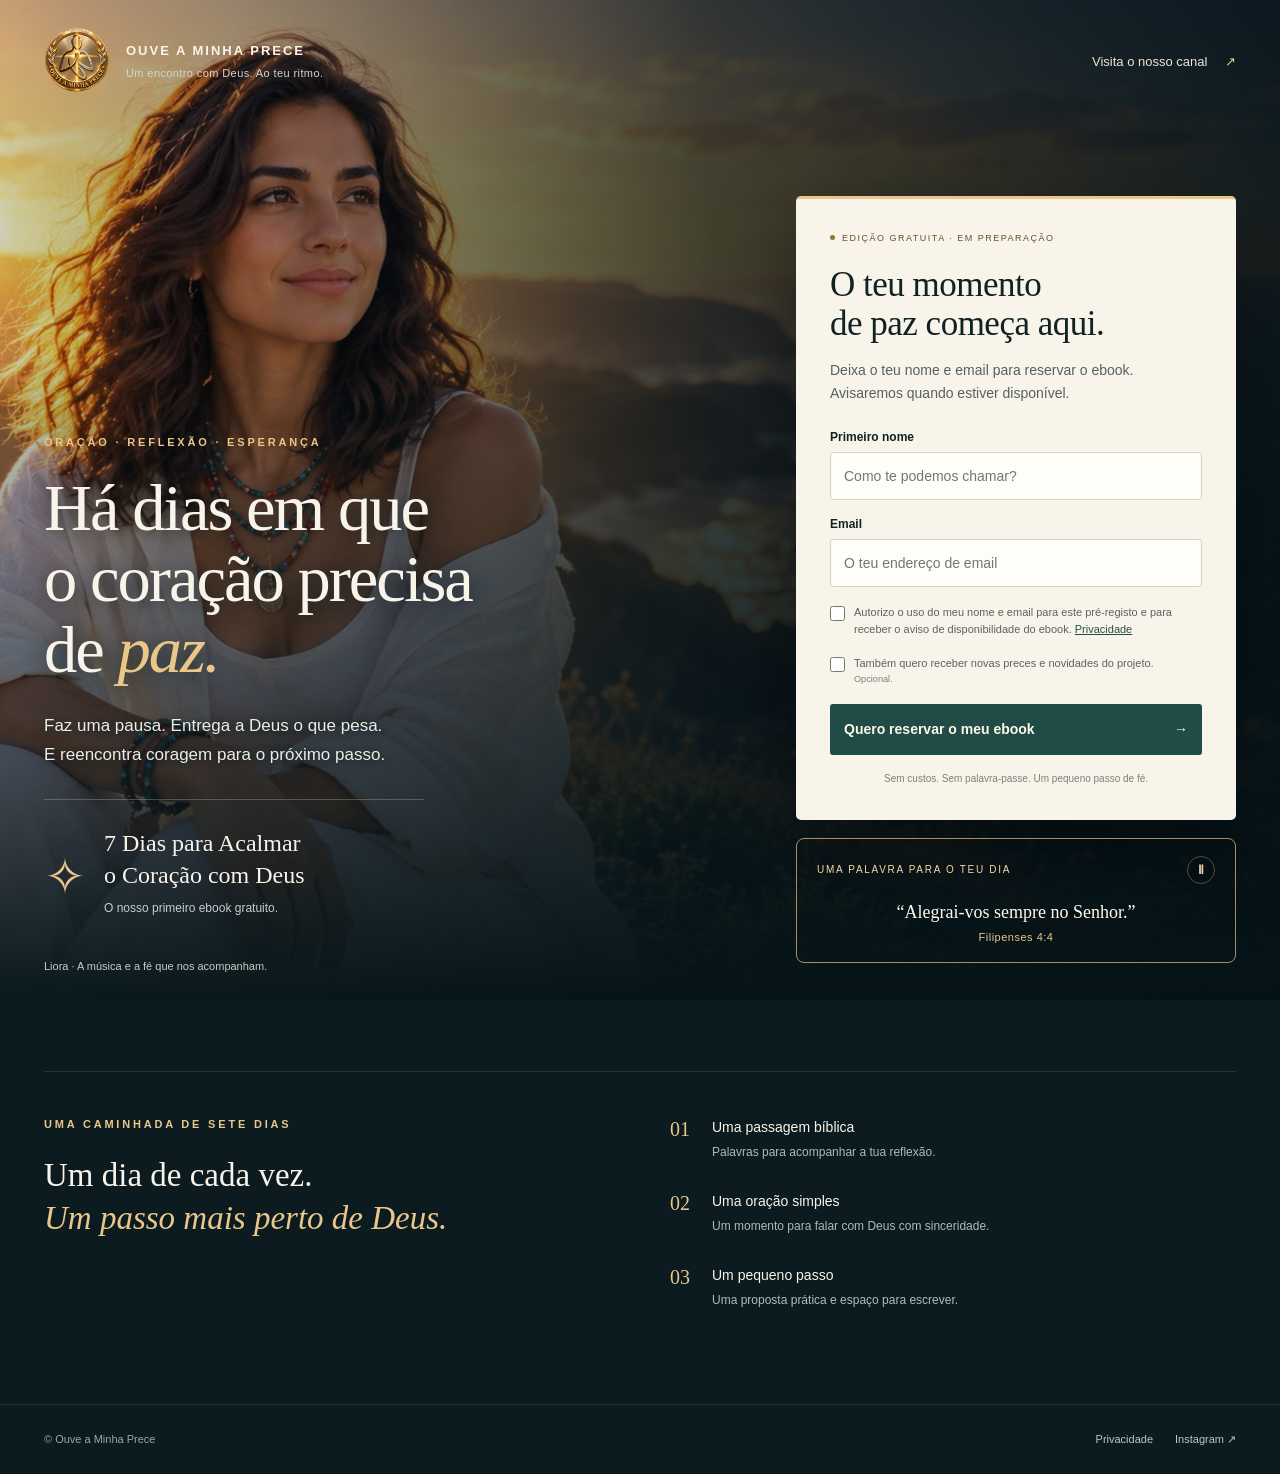
==== index.html @ cca2bb2d "Publicar landing aprovada com formulário e versículos em janela transparente" ====
<!doctype html><html lang="pt-PT"><head><meta charset="utf-8"><meta name="viewport" content="width=device-width, initial-scale=1"><title>Ouve a Minha Prece — Um momento só teu com Deus</title><meta name="description" content="Pré-registo no ebook gratuito 7 Dias para Acalmar o Coração com Deus. Uma caminhada de oração, reflexão e fé."><link rel="icon" href="assets/logo.webp"><link rel="stylesheet" href="style.css"></head><body>
<div class="backdrop" aria-hidden="true"></div><div class="veil" aria-hidden="true"></div>
<header><a class="brand" href="./" aria-label="Ouve a Minha Prece, início"><img src="assets/logo.webp" alt="Logótipo Ouve a Minha Prece"><span>OUVE A MINHA PRECE<small>Um encontro com Deus. Ao teu ritmo.</small></span></a><a class="nav" href="https://www.youtube.com/@ouveaminhaprece" target="_blank" rel="noopener">Visita o nosso canal <span>↗</span></a></header>
<main><section class="hero"><div class="introduction"><p class="eyebrow">ORAÇÃO · REFLEXÃO · ESPERANÇA</p><h1>Há dias em que<br>o coração precisa<br>de <em>paz.</em></h1><p class="lead">Faz uma pausa. Entrega a Deus o que pesa.<br>E reencontra coragem para o próximo passo.</p><div class="book-note"><span class="book-symbol" aria-hidden="true">✧</span><div><strong>7 Dias para Acalmar<br>o Coração com Deus</strong><p>O nosso primeiro ebook gratuito.</p></div></div><p class="liora-caption">Liora · A música e a fé que nos acompanham.</p></div>
<div class="registration-column"><div class="form-card" id="registo"><span class="pill"><i></i> EDIÇÃO GRATUITA · EM PREPARAÇÃO</span><h2>O teu momento<br>de paz começa aqui.</h2><p class="form-intro">Deixa o teu nome e email para reservar o ebook. Avisaremos quando estiver disponível.</p><form id="signup" action="registar.php" method="post"><label for="name">Primeiro nome</label><input id="name" name="name" placeholder="Como te podemos chamar?" autocomplete="given-name" minlength="2" maxlength="80" required><label for="email">Email</label><input id="email" name="email" type="email" placeholder="O teu endereço de email" autocomplete="email" maxlength="254" required><div class="trap" aria-hidden="true"><label>Website<input name="website" tabindex="-1" autocomplete="off"></label></div><input type="hidden" name="csrf" id="csrf"><label class="check"><input type="checkbox" name="delivery" value="1" required><span>Autorizo o uso do meu nome e email para este pré-registo e para receber o aviso de disponibilidade do ebook. <a href="privacidade.html">Privacidade</a></span></label><label class="check optional"><input type="checkbox" name="updates" value="1"><span>Também quero receber novas preces e novidades do projeto. <small>Opcional.</small></span></label><button type="submit" id="submit">Quero reservar o meu ebook <span aria-hidden="true">→</span></button><p id="status" class="status" role="status" aria-live="polite"></p><p class="fine">Sem custos. Sem palavra-passe. Um pequeno passo de fé.</p></form></div><section class="scripture-window" aria-label="Passagens bíblicas"><div class="scripture-heading"><span>UMA PALAVRA PARA O TEU DIA</span><button class="scripture-pause" type="button" aria-label="Pausar passagens bíblicas" aria-pressed="false">Ⅱ</button></div><div class="scripture-content"><p class="scripture-verse">Orai sem cessar.</p><p class="scripture-reference">1 Tessalonicenses 5:17</p></div></section></div></section>
<section class="inside" aria-labelledby="inside-title"><div><p class="eyebrow">UMA CAMINHADA DE SETE DIAS</p><h2 id="inside-title">Um dia de cada vez.<br><em>Um passo mais perto de Deus.</em></h2></div><ol><li><span>01</span><div><strong>Uma passagem bíblica</strong><p>Palavras para acompanhar a tua reflexão.</p></div></li><li><span>02</span><div><strong>Uma oração simples</strong><p>Um momento para falar com Deus com sinceridade.</p></div></li><li><span>03</span><div><strong>Um pequeno passo</strong><p>Uma proposta prática e espaço para escrever.</p></div></li></ol></section></main><footer><span>© Ouve a Minha Prece</span><div><a href="privacidade.html">Privacidade</a><a href="https://www.instagram.com/ouveaminhaprece/" target="_blank" rel="noopener">Instagram ↗</a></div></footer>
<script src="app.js"></script><script src="scripture.js"></script></body></html>
---- style.css ----
:root{--gold:#eac68a;--ink:#102225;--cream:#f9f4e9}*{box-sizing:border-box}html{scroll-behavior:smooth}body{margin:0;background:#0b1b20;color:var(--cream);font-family:Arial,sans-serif}.backdrop{position:absolute;inset:0 0 auto;height:1000px;background:url('assets/liora.webp') 30% top/cover no-repeat;z-index:-2}.veil{position:absolute;inset:0 0 auto;height:1000px;background:linear-gradient(90deg,rgba(4,17,22,.18),rgba(4,17,22,.75) 55%,rgba(4,17,22,.9)),linear-gradient(0deg,#0b1b20,transparent 65%);z-index:-1}header{max-width:1360px;margin:auto;padding:28px 44px;display:flex;justify-content:space-between;align-items:center}.brand{display:flex;align-items:center;gap:16px;color:var(--cream);text-decoration:none;font-size:13px;letter-spacing:2px;font-weight:bold}.brand img{width:66px;height:66px;object-fit:contain}.brand small{display:block;font-size:11px;font-weight:normal;letter-spacing:.4px;margin-top:9px;color:#d4d5ce}.nav{color:#ece5d7;text-decoration:none;font-size:13px}.nav span{color:var(--gold);margin-left:14px}.hero{max-width:1280px;margin:auto;padding:54px 44px 88px;display:grid;grid-template-columns:1fr 440px;gap:80px;align-items:center}.introduction{padding-top:260px}.eyebrow{font-size:11px;letter-spacing:2.8px;color:var(--gold);font-weight:bold;margin:0 0 24px}h1{font-family:Georgia,serif;font-size:clamp(45px,5.2vw,76px);font-weight:normal;line-height:1.07;letter-spacing:-2px;margin:0 0 26px;text-shadow:0 2px 24px #122225}em{font-weight:normal;color:var(--gold)}.lead{font-size:17px;line-height:1.7;color:#edece5;text-shadow:0 1px 6px #132223}.book-note{display:flex;gap:18px;align-items:center;border-top:1px solid #dacba94a;max-width:380px;padding-top:28px;margin-top:30px}.book-symbol{font-size:50px;color:var(--gold)}.book-note strong{font-family:Georgia,serif;font-size:24px;font-weight:normal;line-height:1.3}.book-note p{font-size:12px;color:#c5cec9;margin:10px 0}.liora-caption{font-size:11px;color:#c9ccc4;margin-top:35px}.form-card{background:var(--cream);color:var(--ink);padding:34px;border-radius:5px;box-shadow:0 28px 85px #0006;border-top:3px solid var(--gold)}.pill{font-size:9px;letter-spacing:1.5px;display:flex;gap:7px;align-items:center;color:#655032}.pill i{width:5px;height:5px;background:#96703a;border-radius:50%}.form-card h2{font-family:Georgia,serif;font-size:35px;line-height:1.12;letter-spacing:-.5px;font-weight:normal;margin:22px 0 16px}.form-intro{font-size:14px;line-height:1.65;color:#546163;margin-bottom:25px}label{display:block;font-size:12px;font-weight:bold;margin:17px 0 8px}input:not([type=checkbox]){width:100%;height:48px;border:1px solid #d1d4ca;border-radius:3px;padding:0 13px;font-size:14px;background:#fffdf8;color:var(--ink)}input:focus{outline:2px solid #927b4f;outline-offset:2px}.check{display:flex;align-items:flex-start;gap:9px;font-size:11px;font-weight:normal;line-height:1.55;color:#596465;margin:17px 0}.check input{margin:2px 0;accent-color:#254c48;width:15px;height:15px;flex-shrink:0}.check a{color:#244f49}.optional small{display:block;color:#77817f}button{border:0;width:100%;min-height:51px;background:#214b46;color:#fff9e8;border-radius:3px;font-size:14px;font-weight:bold;padding:14px;margin-top:12px;cursor:pointer;display:flex;align-items:center;justify-content:space-between;gap:8px}button:hover{background:#306258}button:disabled{cursor:wait;opacity:.7}.fine{font-size:10px;text-align:center;color:#78827d;line-height:1.5;margin:16px 0 0}.status{font-size:13px;line-height:1.6;margin:12px 0 0}.status.error{color:#9d3030}.trap{position:absolute;left:-9999px}.inside{max-width:1192px;margin:auto;padding:46px 0 64px;border-top:1px solid #cdd5ce24;display:grid;grid-template-columns:1fr 1fr;gap:60px}.inside h2{font-family:Georgia,serif;font-size:33px;line-height:1.3;font-weight:normal;margin:0}.inside ol{list-style:none;padding:0;margin:0}.inside li{display:flex;gap:22px;margin-bottom:24px}.inside li>span{color:var(--gold);font-family:Georgia,serif;font-size:20px}.inside strong{font-size:14px;font-weight:normal}.inside li p{font-size:12px;color:#afbbb7;line-height:1.5;margin:7px 0}footer{max-width:1280px;margin:auto;display:flex;justify-content:space-between;padding:28px 44px;border-top:1px solid #cdd5ce24;color:#99aaa4;font-size:11px}footer div{display:flex;gap:22px}footer a{color:#bec9c2;text-decoration:none}a:hover{text-decoration:underline}@media(max-width:1000px){.hero{gap:32px;grid-template-columns:1fr 390px;padding-top:25px}.inside{margin:0 44px}.brand small{max-width:180px}.introduction{padding-top:0}h1{font-size:55px}}@media(max-width:740px){header{padding:19px 22px}.brand{gap:11px;font-size:10px;letter-spacing:1.1px}.brand img{width:51px;height:51px}.brand small{font-size:10px;letter-spacing:0;max-width:none}.nav{display:none}.backdrop{height:820px;background-position:24% top}.veil{height:820px;background:linear-gradient(0deg,#0b1b20 3%,rgba(4,17,22,.25) 70%,rgba(4,17,22,.5))}.hero{display:block;padding:260px 22px 45px}.introduction{margin-bottom:34px}.eyebrow{font-size:9px;letter-spacing:2px}h1{font-size:49px;letter-spacing:-1px}.lead{font-size:15px}.book-note{padding-top:22px;margin-top:24px}.book-note strong{font-size:22px}.liora-caption{display:none}.form-card{padding:27px 24px}.form-card h2{font-size:34px}.inside{margin:0 22px;display:block;padding:37px 0 22px}.inside h2{font-size:27px;margin-bottom:30px}footer{padding:25px 22px;gap:20px;flex-wrap:wrap}}@media(prefers-reduced-motion:reduce){html{scroll-behavior:auto}}

.registration-column{min-width:0}.scripture-window{margin-top:18px;padding:17px 20px 19px;border:1px solid rgba(234,198,138,.35);border-radius:18px;background:rgba(13,30,35,.27);backdrop-filter:blur(7px);color:#fff5e6;box-shadow:0 10px 36px rgba(0,0,0,.1)}.scripture-heading{display:flex;justify-content:space-between;align-items:center;gap:12px;color:#eac68a;font-size:9px;letter-spacing:1.7px}.scripture-pause{width:28px;min-height:28px;padding:0;margin:0;border:1px solid #eac68a55;border-radius:50%;background:transparent;color:#f3d3a1;font-size:12px;box-shadow:none;cursor:pointer}.scripture-pause:hover{background:#eac68a20;transform:none}.scripture-pause:focus-visible{outline:2px solid #f3d3a1;outline-offset:3px}.scripture-content{transition:opacity .28s ease;min-width:0}.scripture-content.fading{opacity:0}.scripture-verse{white-space:nowrap;font-family:Georgia,serif;font-size:18px;line-height:1.8;margin:12px 0 3px;text-align:center}.scripture-reference{margin:0;text-align:center;color:#eac68a;font-size:11px;letter-spacing:.5px}@media(prefers-reduced-motion:reduce){.scripture-content{transition:none}}

/* Janela de versículos: contraste reforçado */
.scripture-window{display:block;position:relative;min-height:123px;border:1px solid rgba(234,198,138,.7);background:rgba(21,43,47,.48);border-radius:8px;box-shadow:0 8px 28px #0003}.scripture-heading{font-size:10px;color:#f5d6a3}.scripture-verse{color:#fffaf0}.scripture-pause{justify-content:center;flex-shrink:0}

.scripture-window{background:transparent;backdrop-filter:none;box-shadow:none}
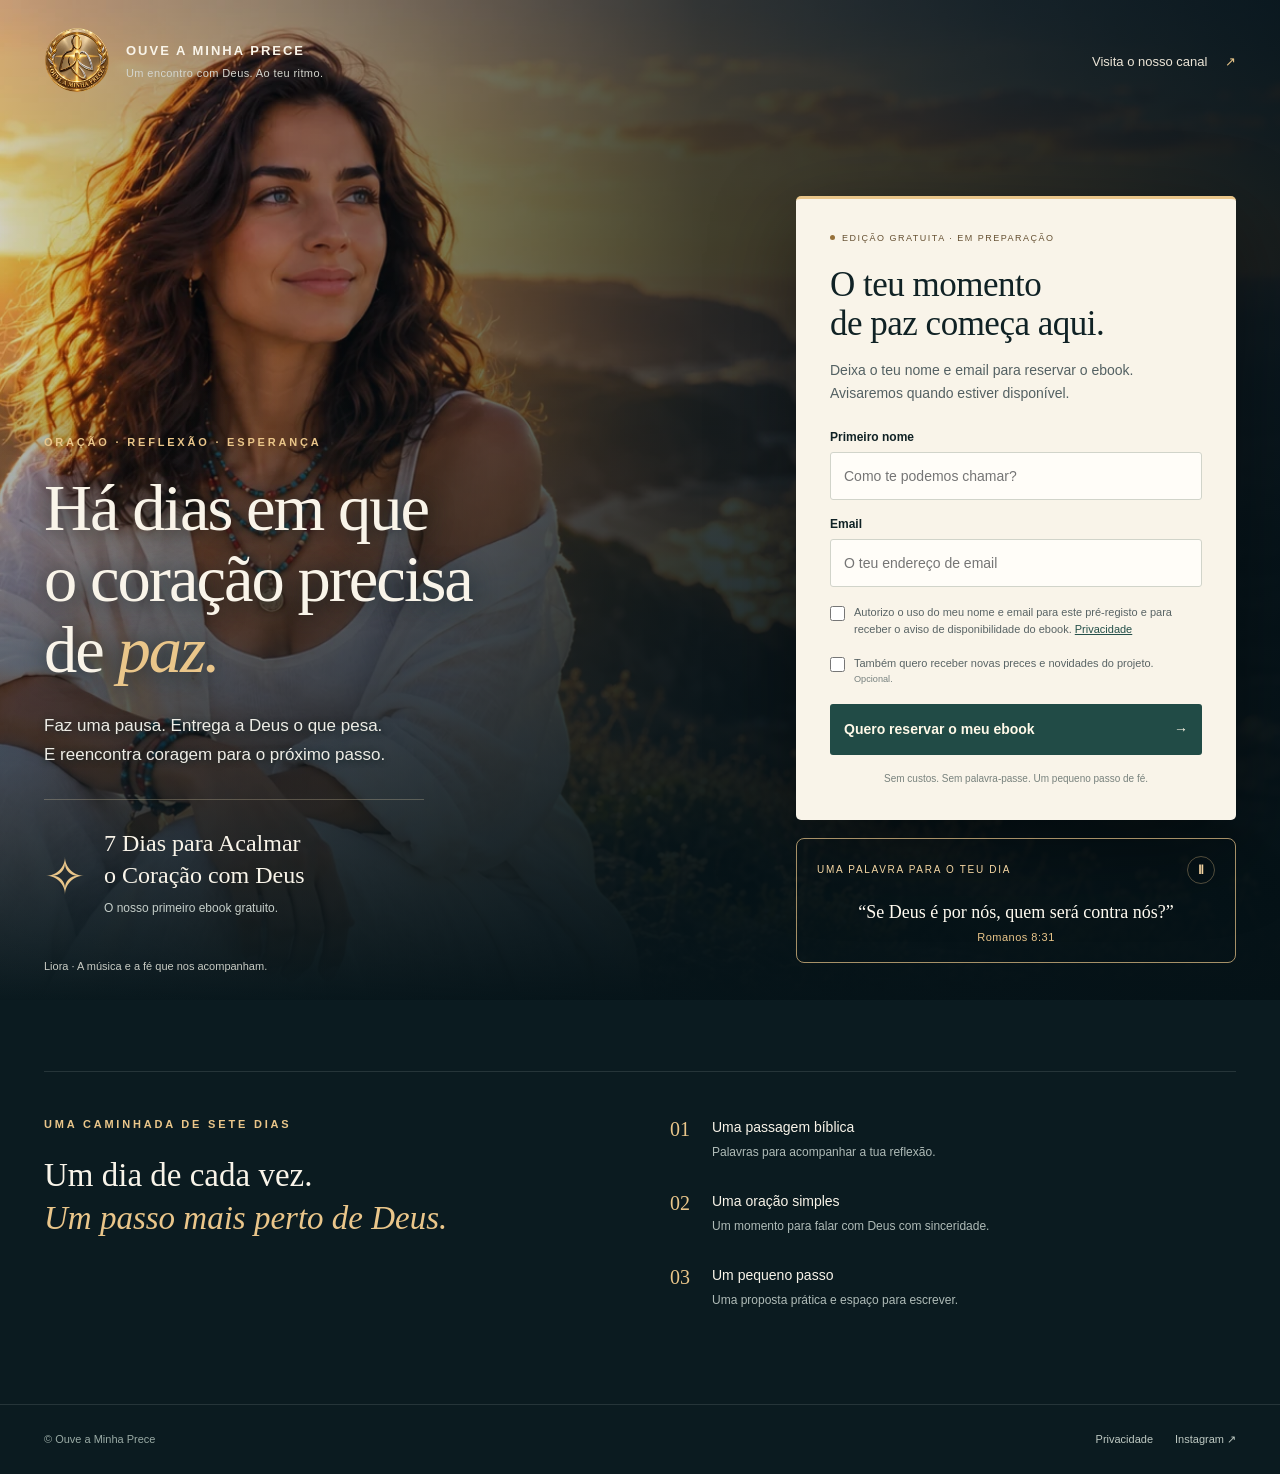
==== commit b1a59244: "Atualizar Liora com olhos azuis e domínio ouveaminhaprece.netlifly.space" ====
--- a/index.html
+++ b/index.html
@@ -1,4 +1,4 @@
-<!doctype html><html lang="pt-PT"><head><meta charset="utf-8"><meta name="viewport" content="width=device-width, initial-scale=1"><title>Ouve a Minha Prece — Um momento só teu com Deus</title><meta name="description" content="Pré-registo no ebook gratuito 7 Dias para Acalmar o Coração com Deus. Uma caminhada de oração, reflexão e fé."><link rel="icon" href="assets/logo.webp"><link rel="stylesheet" href="style.css"></head><body>
+<!doctype html><html lang="pt-PT"><head><meta charset="utf-8"><meta name="viewport" content="width=device-width, initial-scale=1"><title>Ouve a Minha Prece — Um momento só teu com Deus</title><meta name="description" content="Pré-registo no ebook gratuito 7 Dias para Acalmar o Coração com Deus. Uma caminhada de oração, reflexão e fé."><link rel="canonical" href="https://ouveaminhaprece.netlifly.space/"><link rel="icon" href="assets/logo.webp"><link rel="stylesheet" href="style.css?v=20261006-azul"></head><body>
 <div class="backdrop" aria-hidden="true"></div><div class="veil" aria-hidden="true"></div>
 <header><a class="brand" href="./" aria-label="Ouve a Minha Prece, início"><img src="assets/logo.webp" alt="Logótipo Ouve a Minha Prece"><span>OUVE A MINHA PRECE<small>Um encontro com Deus. Ao teu ritmo.</small></span></a><a class="nav" href="https://www.youtube.com/@ouveaminhaprece" target="_blank" rel="noopener">Visita o nosso canal <span>↗</span></a></header>
 <main><section class="hero"><div class="introduction"><p class="eyebrow">ORAÇÃO · REFLEXÃO · ESPERANÇA</p><h1>Há dias em que<br>o coração precisa<br>de <em>paz.</em></h1><p class="lead">Faz uma pausa. Entrega a Deus o que pesa.<br>E reencontra coragem para o próximo passo.</p><div class="book-note"><span class="book-symbol" aria-hidden="true">✧</span><div><strong>7 Dias para Acalmar<br>o Coração com Deus</strong><p>O nosso primeiro ebook gratuito.</p></div></div><p class="liora-caption">Liora · A música e a fé que nos acompanham.</p></div>
--- a/style.css
+++ b/style.css
@@ -1,4 +1,4 @@
-:root{--gold:#eac68a;--ink:#102225;--cream:#f9f4e9}*{box-sizing:border-box}html{scroll-behavior:smooth}body{margin:0;background:#0b1b20;color:var(--cream);font-family:Arial,sans-serif}.backdrop{position:absolute;inset:0 0 auto;height:1000px;background:url('assets/liora.webp') 30% top/cover no-repeat;z-index:-2}.veil{position:absolute;inset:0 0 auto;height:1000px;background:linear-gradient(90deg,rgba(4,17,22,.18),rgba(4,17,22,.75) 55%,rgba(4,17,22,.9)),linear-gradient(0deg,#0b1b20,transparent 65%);z-index:-1}header{max-width:1360px;margin:auto;padding:28px 44px;display:flex;justify-content:space-between;align-items:center}.brand{display:flex;align-items:center;gap:16px;color:var(--cream);text-decoration:none;font-size:13px;letter-spacing:2px;font-weight:bold}.brand img{width:66px;height:66px;object-fit:contain}.brand small{display:block;font-size:11px;font-weight:normal;letter-spacing:.4px;margin-top:9px;color:#d4d5ce}.nav{color:#ece5d7;text-decoration:none;font-size:13px}.nav span{color:var(--gold);margin-left:14px}.hero{max-width:1280px;margin:auto;padding:54px 44px 88px;display:grid;grid-template-columns:1fr 440px;gap:80px;align-items:center}.introduction{padding-top:260px}.eyebrow{font-size:11px;letter-spacing:2.8px;color:var(--gold);font-weight:bold;margin:0 0 24px}h1{font-family:Georgia,serif;font-size:clamp(45px,5.2vw,76px);font-weight:normal;line-height:1.07;letter-spacing:-2px;margin:0 0 26px;text-shadow:0 2px 24px #122225}em{font-weight:normal;color:var(--gold)}.lead{font-size:17px;line-height:1.7;color:#edece5;text-shadow:0 1px 6px #132223}.book-note{display:flex;gap:18px;align-items:center;border-top:1px solid #dacba94a;max-width:380px;padding-top:28px;margin-top:30px}.book-symbol{font-size:50px;color:var(--gold)}.book-note strong{font-family:Georgia,serif;font-size:24px;font-weight:normal;line-height:1.3}.book-note p{font-size:12px;color:#c5cec9;margin:10px 0}.liora-caption{font-size:11px;color:#c9ccc4;margin-top:35px}.form-card{background:var(--cream);color:var(--ink);padding:34px;border-radius:5px;box-shadow:0 28px 85px #0006;border-top:3px solid var(--gold)}.pill{font-size:9px;letter-spacing:1.5px;display:flex;gap:7px;align-items:center;color:#655032}.pill i{width:5px;height:5px;background:#96703a;border-radius:50%}.form-card h2{font-family:Georgia,serif;font-size:35px;line-height:1.12;letter-spacing:-.5px;font-weight:normal;margin:22px 0 16px}.form-intro{font-size:14px;line-height:1.65;color:#546163;margin-bottom:25px}label{display:block;font-size:12px;font-weight:bold;margin:17px 0 8px}input:not([type=checkbox]){width:100%;height:48px;border:1px solid #d1d4ca;border-radius:3px;padding:0 13px;font-size:14px;background:#fffdf8;color:var(--ink)}input:focus{outline:2px solid #927b4f;outline-offset:2px}.check{display:flex;align-items:flex-start;gap:9px;font-size:11px;font-weight:normal;line-height:1.55;color:#596465;margin:17px 0}.check input{margin:2px 0;accent-color:#254c48;width:15px;height:15px;flex-shrink:0}.check a{color:#244f49}.optional small{display:block;color:#77817f}button{border:0;width:100%;min-height:51px;background:#214b46;color:#fff9e8;border-radius:3px;font-size:14px;font-weight:bold;padding:14px;margin-top:12px;cursor:pointer;display:flex;align-items:center;justify-content:space-between;gap:8px}button:hover{background:#306258}button:disabled{cursor:wait;opacity:.7}.fine{font-size:10px;text-align:center;color:#78827d;line-height:1.5;margin:16px 0 0}.status{font-size:13px;line-height:1.6;margin:12px 0 0}.status.error{color:#9d3030}.trap{position:absolute;left:-9999px}.inside{max-width:1192px;margin:auto;padding:46px 0 64px;border-top:1px solid #cdd5ce24;display:grid;grid-template-columns:1fr 1fr;gap:60px}.inside h2{font-family:Georgia,serif;font-size:33px;line-height:1.3;font-weight:normal;margin:0}.inside ol{list-style:none;padding:0;margin:0}.inside li{display:flex;gap:22px;margin-bottom:24px}.inside li>span{color:var(--gold);font-family:Georgia,serif;font-size:20px}.inside strong{font-size:14px;font-weight:normal}.inside li p{font-size:12px;color:#afbbb7;line-height:1.5;margin:7px 0}footer{max-width:1280px;margin:auto;display:flex;justify-content:space-between;padding:28px 44px;border-top:1px solid #cdd5ce24;color:#99aaa4;font-size:11px}footer div{display:flex;gap:22px}footer a{color:#bec9c2;text-decoration:none}a:hover{text-decoration:underline}@media(max-width:1000px){.hero{gap:32px;grid-template-columns:1fr 390px;padding-top:25px}.inside{margin:0 44px}.brand small{max-width:180px}.introduction{padding-top:0}h1{font-size:55px}}@media(max-width:740px){header{padding:19px 22px}.brand{gap:11px;font-size:10px;letter-spacing:1.1px}.brand img{width:51px;height:51px}.brand small{font-size:10px;letter-spacing:0;max-width:none}.nav{display:none}.backdrop{height:820px;background-position:24% top}.veil{height:820px;background:linear-gradient(0deg,#0b1b20 3%,rgba(4,17,22,.25) 70%,rgba(4,17,22,.5))}.hero{display:block;padding:260px 22px 45px}.introduction{margin-bottom:34px}.eyebrow{font-size:9px;letter-spacing:2px}h1{font-size:49px;letter-spacing:-1px}.lead{font-size:15px}.book-note{padding-top:22px;margin-top:24px}.book-note strong{font-size:22px}.liora-caption{display:none}.form-card{padding:27px 24px}.form-card h2{font-size:34px}.inside{margin:0 22px;display:block;padding:37px 0 22px}.inside h2{font-size:27px;margin-bottom:30px}footer{padding:25px 22px;gap:20px;flex-wrap:wrap}}@media(prefers-reduced-motion:reduce){html{scroll-behavior:auto}}
+:root{--gold:#eac68a;--ink:#102225;--cream:#f9f4e9}*{box-sizing:border-box}html{scroll-behavior:smooth}body{margin:0;background:#0b1b20;color:var(--cream);font-family:Arial,sans-serif}.backdrop{position:absolute;inset:0 0 auto;height:1000px;background:url('assets/liora.webp?v=20261006-azul') 30% top/cover no-repeat;z-index:-2}.veil{position:absolute;inset:0 0 auto;height:1000px;background:linear-gradient(90deg,rgba(4,17,22,.18),rgba(4,17,22,.75) 55%,rgba(4,17,22,.9)),linear-gradient(0deg,#0b1b20,transparent 65%);z-index:-1}header{max-width:1360px;margin:auto;padding:28px 44px;display:flex;justify-content:space-between;align-items:center}.brand{display:flex;align-items:center;gap:16px;color:var(--cream);text-decoration:none;font-size:13px;letter-spacing:2px;font-weight:bold}.brand img{width:66px;height:66px;object-fit:contain}.brand small{display:block;font-size:11px;font-weight:normal;letter-spacing:.4px;margin-top:9px;color:#d4d5ce}.nav{color:#ece5d7;text-decoration:none;font-size:13px}.nav span{color:var(--gold);margin-left:14px}.hero{max-width:1280px;margin:auto;padding:54px 44px 88px;display:grid;grid-template-columns:1fr 440px;gap:80px;align-items:center}.introduction{padding-top:260px}.eyebrow{font-size:11px;letter-spacing:2.8px;color:var(--gold);font-weight:bold;margin:0 0 24px}h1{font-family:Georgia,serif;font-size:clamp(45px,5.2vw,76px);font-weight:normal;line-height:1.07;letter-spacing:-2px;margin:0 0 26px;text-shadow:0 2px 24px #122225}em{font-weight:normal;color:var(--gold)}.lead{font-size:17px;line-height:1.7;color:#edece5;text-shadow:0 1px 6px #132223}.book-note{display:flex;gap:18px;align-items:center;border-top:1px solid #dacba94a;max-width:380px;padding-top:28px;margin-top:30px}.book-symbol{font-size:50px;color:var(--gold)}.book-note strong{font-family:Georgia,serif;font-size:24px;font-weight:normal;line-height:1.3}.book-note p{font-size:12px;color:#c5cec9;margin:10px 0}.liora-caption{font-size:11px;color:#c9ccc4;margin-top:35px}.form-card{background:var(--cream);color:var(--ink);padding:34px;border-radius:5px;box-shadow:0 28px 85px #0006;border-top:3px solid var(--gold)}.pill{font-size:9px;letter-spacing:1.5px;display:flex;gap:7px;align-items:center;color:#655032}.pill i{width:5px;height:5px;background:#96703a;border-radius:50%}.form-card h2{font-family:Georgia,serif;font-size:35px;line-height:1.12;letter-spacing:-.5px;font-weight:normal;margin:22px 0 16px}.form-intro{font-size:14px;line-height:1.65;color:#546163;margin-bottom:25px}label{display:block;font-size:12px;font-weight:bold;margin:17px 0 8px}input:not([type=checkbox]){width:100%;height:48px;border:1px solid #d1d4ca;border-radius:3px;padding:0 13px;font-size:14px;background:#fffdf8;color:var(--ink)}input:focus{outline:2px solid #927b4f;outline-offset:2px}.check{display:flex;align-items:flex-start;gap:9px;font-size:11px;font-weight:normal;line-height:1.55;color:#596465;margin:17px 0}.check input{margin:2px 0;accent-color:#254c48;width:15px;height:15px;flex-shrink:0}.check a{color:#244f49}.optional small{display:block;color:#77817f}button{border:0;width:100%;min-height:51px;background:#214b46;color:#fff9e8;border-radius:3px;font-size:14px;font-weight:bold;padding:14px;margin-top:12px;cursor:pointer;display:flex;align-items:center;justify-content:space-between;gap:8px}button:hover{background:#306258}button:disabled{cursor:wait;opacity:.7}.fine{font-size:10px;text-align:center;color:#78827d;line-height:1.5;margin:16px 0 0}.status{font-size:13px;line-height:1.6;margin:12px 0 0}.status.error{color:#9d3030}.trap{position:absolute;left:-9999px}.inside{max-width:1192px;margin:auto;padding:46px 0 64px;border-top:1px solid #cdd5ce24;display:grid;grid-template-columns:1fr 1fr;gap:60px}.inside h2{font-family:Georgia,serif;font-size:33px;line-height:1.3;font-weight:normal;margin:0}.inside ol{list-style:none;padding:0;margin:0}.inside li{display:flex;gap:22px;margin-bottom:24px}.inside li>span{color:var(--gold);font-family:Georgia,serif;font-size:20px}.inside strong{font-size:14px;font-weight:normal}.inside li p{font-size:12px;color:#afbbb7;line-height:1.5;margin:7px 0}footer{max-width:1280px;margin:auto;display:flex;justify-content:space-between;padding:28px 44px;border-top:1px solid #cdd5ce24;color:#99aaa4;font-size:11px}footer div{display:flex;gap:22px}footer a{color:#bec9c2;text-decoration:none}a:hover{text-decoration:underline}@media(max-width:1000px){.hero{gap:32px;grid-template-columns:1fr 390px;padding-top:25px}.inside{margin:0 44px}.brand small{max-width:180px}.introduction{padding-top:0}h1{font-size:55px}}@media(max-width:740px){header{padding:19px 22px}.brand{gap:11px;font-size:10px;letter-spacing:1.1px}.brand img{width:51px;height:51px}.brand small{font-size:10px;letter-spacing:0;max-width:none}.nav{display:none}.backdrop{height:820px;background-position:24% top}.veil{height:820px;background:linear-gradient(0deg,#0b1b20 3%,rgba(4,17,22,.25) 70%,rgba(4,17,22,.5))}.hero{display:block;padding:260px 22px 45px}.introduction{margin-bottom:34px}.eyebrow{font-size:9px;letter-spacing:2px}h1{font-size:49px;letter-spacing:-1px}.lead{font-size:15px}.book-note{padding-top:22px;margin-top:24px}.book-note strong{font-size:22px}.liora-caption{display:none}.form-card{padding:27px 24px}.form-card h2{font-size:34px}.inside{margin:0 22px;display:block;padding:37px 0 22px}.inside h2{font-size:27px;margin-bottom:30px}footer{padding:25px 22px;gap:20px;flex-wrap:wrap}}@media(prefers-reduced-motion:reduce){html{scroll-behavior:auto}}
 
 .registration-column{min-width:0}.scripture-window{margin-top:18px;padding:17px 20px 19px;border:1px solid rgba(234,198,138,.35);border-radius:18px;background:rgba(13,30,35,.27);backdrop-filter:blur(7px);color:#fff5e6;box-shadow:0 10px 36px rgba(0,0,0,.1)}.scripture-heading{display:flex;justify-content:space-between;align-items:center;gap:12px;color:#eac68a;font-size:9px;letter-spacing:1.7px}.scripture-pause{width:28px;min-height:28px;padding:0;margin:0;border:1px solid #eac68a55;border-radius:50%;background:transparent;color:#f3d3a1;font-size:12px;box-shadow:none;cursor:pointer}.scripture-pause:hover{background:#eac68a20;transform:none}.scripture-pause:focus-visible{outline:2px solid #f3d3a1;outline-offset:3px}.scripture-content{transition:opacity .28s ease;min-width:0}.scripture-content.fading{opacity:0}.scripture-verse{white-space:nowrap;font-family:Georgia,serif;font-size:18px;line-height:1.8;margin:12px 0 3px;text-align:center}.scripture-reference{margin:0;text-align:center;color:#eac68a;font-size:11px;letter-spacing:.5px}@media(prefers-reduced-motion:reduce){.scripture-content{transition:none}}
 
